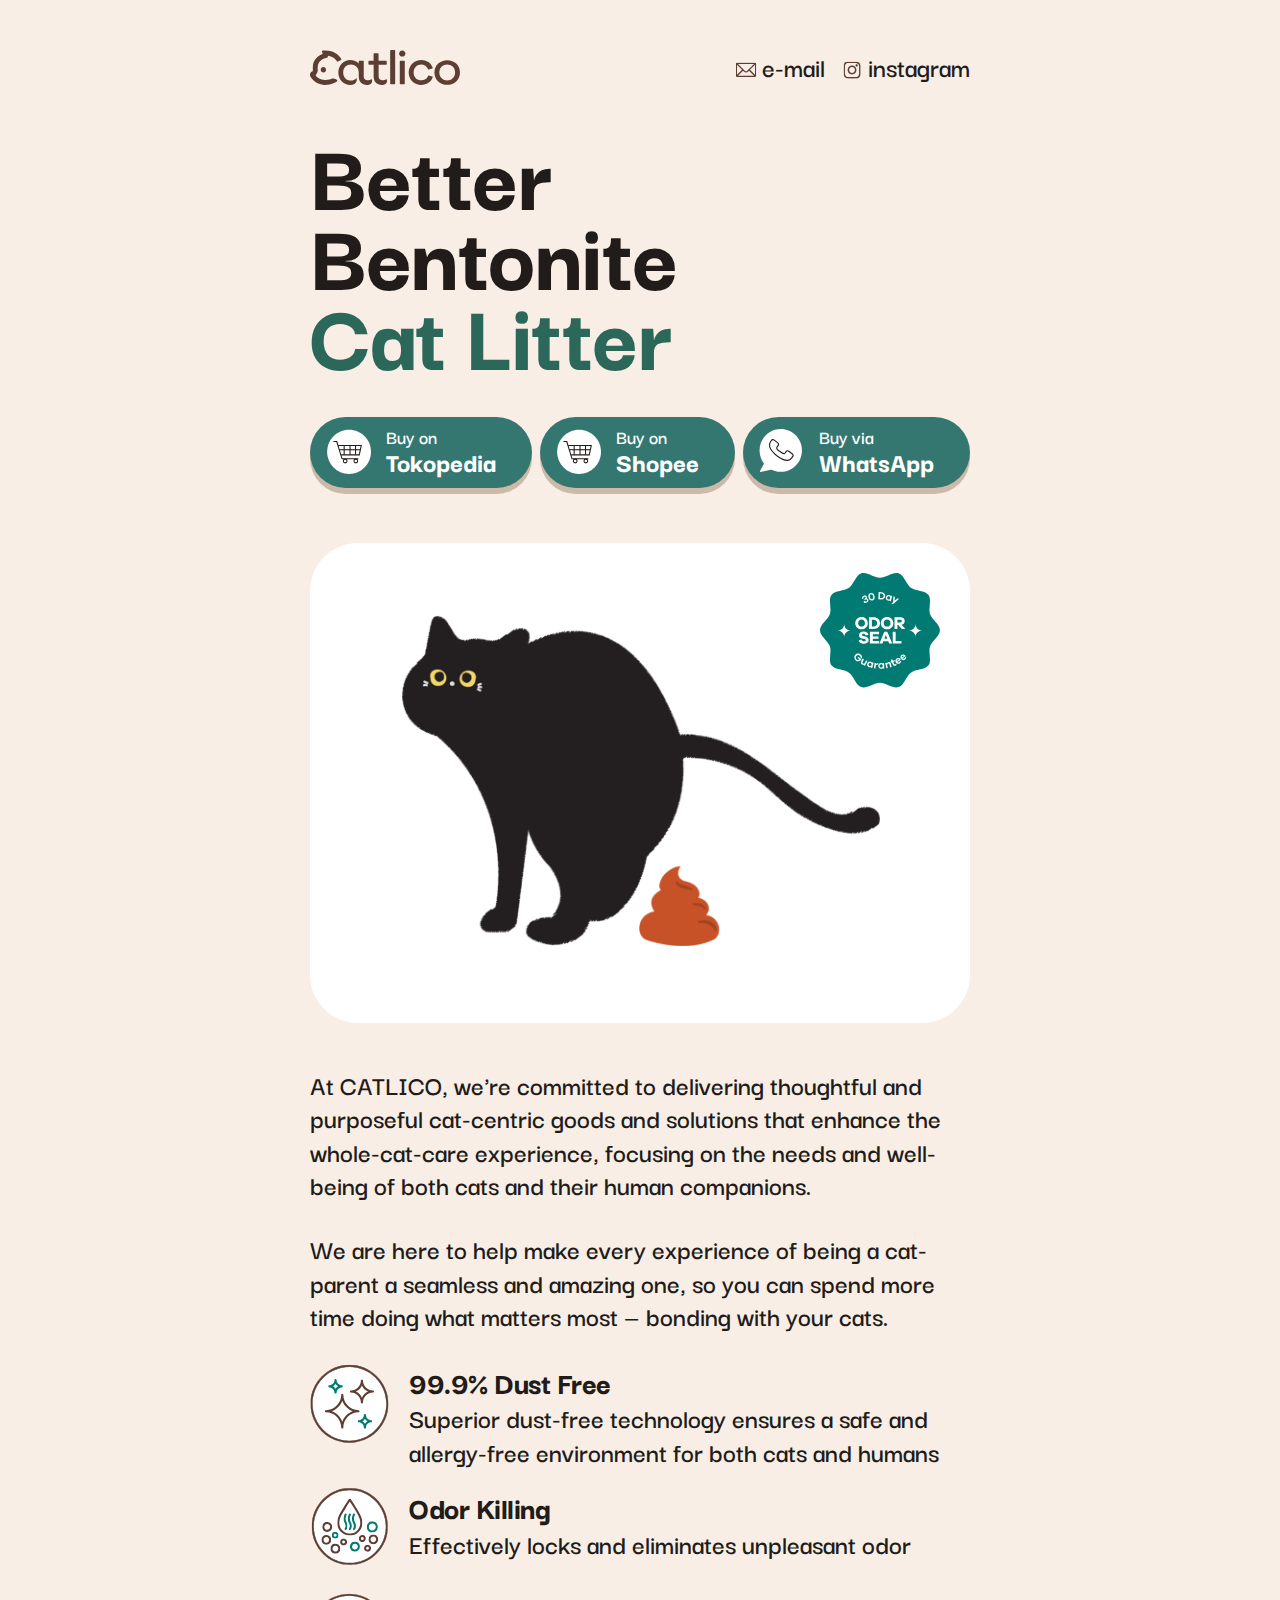
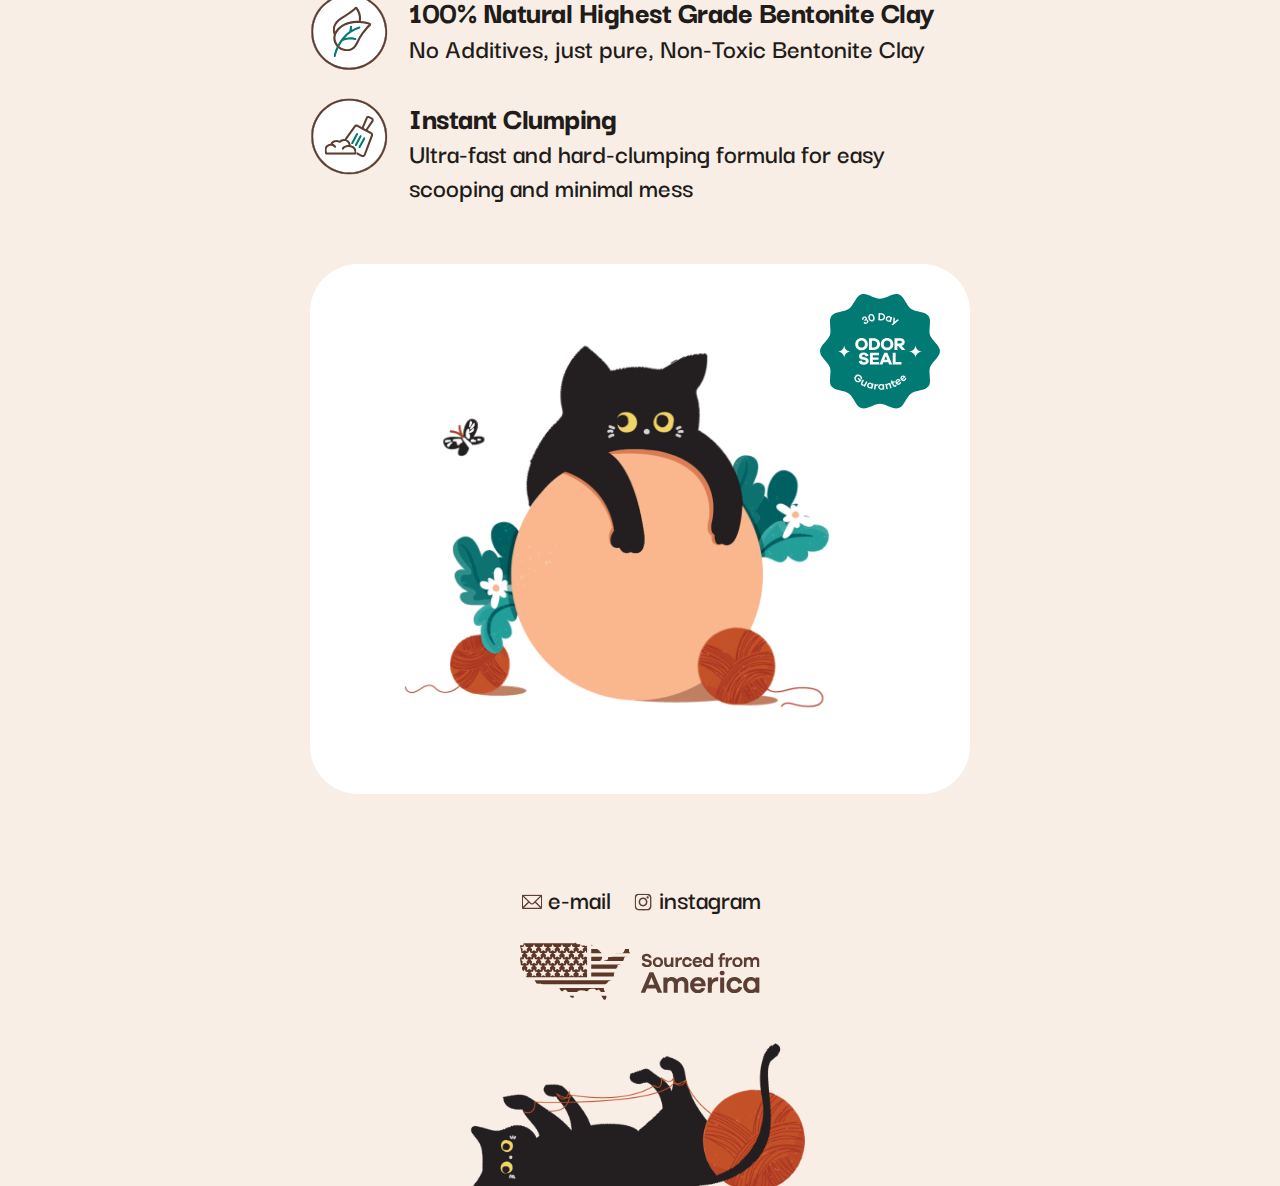
==== index.html @ 5485c5aa "Added paragraph spacing" ====
<!DOCTYPE html>

<html lang="en">

<head>
    <!-- Google tag (gtag.js) -->
  <script async src="https://www.googletagmanager.com/gtag/js?id=G-0GJCE06X45"></script>
  <script>
    window.dataLayer = window.dataLayer || [];
    function gtag(){dataLayer.push(arguments);}
    gtag('js', new Date());

    gtag('config', 'G-0GJCE06X45');
  </script>
  <title>Catlico - Cat-centric goods</title>
  <meta http-equiv="Content-Type" content="text/html; charset=UTF-8">
  <meta name="viewport" content="initial-scale=1.0, minimum-scale=1.0, width=device-width">
  <meta name="description" content="Cat-centric goods designed to improve the wellbeing of cats and their humans.">
  <meta name="keywords" content="cat, cats, pet, pets, litter, goods">
  <meta property="og:title" content="Catlico - Cat-centric goods">
  <meta property="og:type" content="website">
  <meta property="og:url" content="https://www.catli.co">
  <meta property="og:image" content="https://www.catli.co/img/openGraph.png">
  <meta property="og:description" content="Cat-centric goods designed to improve the wellbeing of cats and their humans.">
  <link rel="preconnect" href="https://fonts.googleapis.com">
  <link rel="preconnect" href="https://fonts.gstatic.com" crossorigin>
  <link href="https://fonts.googleapis.com/css2?family=Darker+Grotesque:wght@600;800&display=swap" rel="stylesheet">
  <link rel="stylesheet" href="./css/normalize.css">
  <link rel="stylesheet" href="./css/root.css">
  <link rel="stylesheet" href="./css/main.css">
  <link rel="icon" type="image/png" href="./img/favicon.png">
  <script src="./scripts/jquery-1.2.4.min.js"></script>
  <script>
    $(document).ready(function() {
      const images = ['./img/cat1.png', './img/cat2.png', './img/cat3.png']; 
      let currentIndex = 0;
      function changeImage() {
        currentIndex = (currentIndex + 1) % images.length;
        const imageUrl = images[currentIndex];
        $('#cycle1').attr('src', imageUrl);
      }
        setInterval(changeImage, 1000);
    });
    $(document).ready(function() {
      const images = ['./img/cat4.png', './img/cat5.png', './img/cat6.png', './img/cat7.png']; 
      let currentIndex = 0;
      function changeImage() {
        currentIndex = (currentIndex + 1) % images.length;
        const imageUrl = images[currentIndex];
        $('#cycle2').attr('src', imageUrl);
      }
        setInterval(changeImage, 1000);
    });
  </script>
</head>

<body class="Body">
  <div class="Container">
    <nav class="Nav">
      <div class="Nav-logo"><img src="./img/logo.svg" alt="Catlico logo"/></div>
      <div class="Socials">
        <a class="Socials-item" target="_blank" href="mailto:hello@catli.co">
          <div class="Socials-item-icon"><img src="./img/icon_mail.svg" alt="E-mail icon"/></div>
          <span class="Footer-social-label Socials-item-label--email">e-mail</span>
        </a>
        <a class="Socials-item" href="https://www.instagram.com/cat.li.co/">
          <div class="Socials-item-icon"><img src="./img/icon_instagram.svg" alt="Instagram icon"/></div>
          <span class="Socials-item-label Socials-item-label--instagram">instagram</span>
        </a>
      </div>
    </nav>
    <header class="Header">
      <h1 class="Header-title">
        Better<br/>Bentonite
      </h1>
      <h2 class="Header-title Header-subtitle">
        Cat&nbsp;Litter
      </h2>
    </header>
    <div class="Action">
      <div>
        <a class="Action-button" href="https://www.tokopedia.com/catlico/catlico-better-bentonite-cat-litter-6l-pasir-kucing-gumpal-unscented">
          <div class="Action-button-icon">
            <img src="./img/cta_shopping.svg" alt="Shopping icon"/>
          </div>
          <div class="Action-button-text">
            <p class="Action-button-text-label">Buy on</p>
            <p class="Action-button-text-service">Tokopedia</p>
          </div>
        </a>
      </div>
      <div>
        <a class="Action-button" href="https://shopee.co.id/Catlico-Better-Bentonite-Cat-litter-6L-Pasir-Kucing-Gumpal-Unscented-i.1038262482.20082325306?sp_atk=45fe85f7-1aa0-4f53-aade-0814d25dee18&xptdk=45fe85f7-1aa0-4f53-aade-0814d25dee18">
          <div class="Action-button-icon">
            <img src="./img/cta_shopping.svg" alt="Shopping icon"/>
          </div>
          <div class="Action-button-text">
            <p class="Action-button-text-label">Buy on</p>
            <p class="Action-button-text-service">Shopee</p>
          </div>
        </a>
      </div>
      <div>
        <a class="Action-button" href="https://api.whatsapp.com/message/W2FFWU6ARBRKH1?autoload=1&app_absent=0">
          <div class="Action-button-icon">
            <img src="./img/cta_whatsapp.svg" alt="Whatsapp icon"/>
          </div>
          <div class="Action-button-text">
            <p class="Action-button-text-label">Buy via</p>
            <p class="Action-button-text-service">WhatsApp</p>
          </div>
        </a>
      </div>
    </div>
    <div class="Splash">
      <div class="Splash-seal">
        <img class="Splash-seal-fg" src="./img/seal_fg.svg" alt="Odor Seal Guarantee"/>
        <img class="Splash-seal-bg" src="./img/seal_bg.svg" alt="Odor Seal Guarantee"/>
      </div>
      <img id="cycle1" src="./img/cat1.png" alt="Catlico mascot"/>
    </div>
    <div class="Pitch">
      <p class="Pitch-description">
        At CATLICO, we're committed to delivering thoughtful and purposeful cat-centric goods and solutions that enhance the whole-cat-care experience, focusing on the needs and well-being of both cats and their human companions. 
      </p>
      <p class="Pitch-description">
        We are here to help make every experience of being a cat-parent a seamless and amazing one, so you can spend more time doing what matters most — bonding with your cats.
      </p>
      <ul class="Pitch-items">
        <li class="Pitch-item">
          <div class="Pitch-item-icon">
            <img src="./img/icon_list1.svg" alt="Dust free icon"/>
          </div>
          <div class="Pitch-item-text">
            <p class="Pitch-item-text-title">99.9% Dust Free</p>
            <p class="Pitch-item-text-description">Superior dust-free technology ensures a safe and allergy-free environment for both cats and humans</p>
          </div>
        </li>
        <li class="Pitch-item">
          <div class="Pitch-item-icon">
            <img src="./img/icon_list2.svg" alt="Odor killing icon"/>
          </div>
          <div class="Pitch-item-text">
            <p class="Pitch-item-text-title">Odor Killing</p>
            <p class="Pitch-item-text-description">Effectively locks and eliminates unpleasant odor</p>
          </div>
        </li>
        <li class="Pitch-item">
          <div class="Pitch-item-icon">
            <img src="./img/icon_list3.svg" alt="Natural ingredients icon"/>
          </div>
          <div class="Pitch-item-text">
            <p class="Pitch-item-text-title">100% Natural Highest Grade Bentonite Clay</p>
            <p class="Pitch-item-text-description">No Additives, just pure, Non-Toxic Bentonite Clay</p>
          </div>
        </li>
        <li class="Pitch-item">
          <div class="Pitch-item-icon">
            <img src="./img/icon_list4.svg" alt="Clumping icon"/>
          </div>
          <div class="Pitch-item-text">
            <p class="Pitch-item-text-title">Instant Clumping</p>
            <p class="Pitch-item-text-description">Ultra-fast and hard-clumping formula for easy scooping and minimal mess</p>
          </div>
        </li>
      </ul>
    </div>
    <div class="Splash">
      <div class="Splash-seal">
        <img class="Splash-seal-fg" src="./img/seal_fg.svg" alt="Odor Seal Guarantee"/>
        <img class="Splash-seal-bg" src="./img/seal_bg.svg" alt="Odor Seal Guarantee"/>
      </div>
      <img id="cycle2" src="./img/cat4.png" alt="Catlico mascot"/>
    </div>
  </div>
  <footer class="Footer">
    <div class="Footer-socials">
      <a class="Footer-social" target="_blank" href="mailto:hello@catli.co">
        <div class="Footer-social-icon"><img src="./img/icon_mail.svg" alt="E-mail icon"/></div>
        <span class="Footer-social-label Footer-social-label--email">e-mail</span>
      </a>
      <a class="Footer-social" href="https://www.instagram.com/cat.li.co/">
        <div class="Footer-social-icon"><img src="./img/icon_instagram.svg" alt="Instagram icon"/></div>
        <span class="Footer-social-label Footer-social-label--instagram">instagram</span>
      </a>
    </div>
    <div class="Footer-source">
      <img src="./img/source.svg"/>
    </div>
    <div class="Footer-overlay">
      <img src="./img/foot.png"/>
    </div>
  </footer>
</body>
</html>
---- css/root.css ----
/* --- root */

html {
  font-size: 62.5%;
}

*, *::before, *::after {
  -moz-box-sizing: border-box;
  box-sizing: border-box;
}

img {
  max-width: 100%;
  height: auto;
}

/* --- headings */

h1, h2, h3, h4 {
  margin: 0;
  font-weight: 500;
}

/* --- misc */

a {
  text-decoration: none;
  color: inherit;
}

strong {
  font-weight: 500;
}
---- css/main.css ----
/* --- Body */

.Body {
  position: relative; 
  font-family: 'Darker Grotesque', sans-serif;
  font-size: 2.4rem;
  font-weight: 600;
  line-height: 1.2;
  -webkit-font-smoothing: antialiased;
  background-color: #f8eee5;
  color: #211b19;
}
@media screen and (min-width: 750px) {
  .Body {
    font-size: 2.8rem;
  }
}

/* --- Container */

.Container {
  display: flex;
  flex-direction: column;
  max-width: 35rem;
  padding: 0 1.5rem;
  margin: 0 auto;
}
@media screen and (min-width: 750px) {
  .Container {
    max-width: 50rem;
  }
}
@media screen and (min-width: 1020px) {
  .Container {
    max-width: 69rem;
  }
}

/* --- Main */

.Main {
  display: flex;
  flex-direction: column;
}

/* --- Nav */

.Nav {
  display: flex;
  flex-direction: row;
  justify-content: space-between;
  align-items: center;
  margin: 4.5rem 0 3rem;
}
@media screen and (min-width: 750px) {
  .Nav {
    margin: 5rem 0 4rem; 
  }
}

.Nav-logo {
  max-width: 12rem;
}
@media screen and (min-width: 750px) {
  .Nav-logo {
    max-width: 15rem;
  }
}

.Nav-icons {
  display: flex;
  flex-direction: row;
  align-items: center;
}

.Nav-icon {
  max-width: 3.2rem;
  margin-left: 0.4rem;
  opacity: 0.8;
  transition: opacity 0.15s;
}
@media screen and (min-width: 750px) {
  .Nav-icon {
    max-width: 3.6rem;
    margin-left: 0.6rem;
  }
}
@media screen and (min-width: 1020px) {
  .Nav-icon {
    max-width: 3.9rem;
    margin-left: 0.7rem;
  }
}

/* --- Socials */

.Socials {
  display: none;
  flex-direction: row;
  align-items: center;
  justify-content: center;
}
@media screen and (min-width: 750px) {
  .Socials {
    display: flex;
  }
}

.Socials-item {
  display: flex;
  flex-direction: row;
  align-items: center;
  margin-left: 1.1rem;
}
@media screen and (min-width: 750px) {
  .Socials-item {
    margin-left: 1.5rem;
  }
}

.Socials-item-icon {
  max-width: 2.4rem;
  margin-right: 0.4rem;
  line-height: 1;
}

.Socials-item-label {
  line-height: 1;
  padding-bottom: 1rem;
}

/* --- Header */

.Header {
  margin-bottom: 3.5rem;
  font-size: 6.4rem;
  font-weight: 800;
  line-height: 0.8;
  letter-spacing: -0.15rem;
}
@media screen and (min-width: 750px) {
  .Header {
    font-size: 9rem;
    margin-bottom: 4.5rem;
  }
}

.Header-title {
  font-size: 7.8rem;
  font-weight: 800;
  line-height: 0.8;
  letter-spacing: -0.15rem;
}
@media screen and (min-width: 750px) {
  .Header-title {
    font-size: 10rem;
  }
}

.Header-subtitle {
  color: #2c685a;
}

/* --- Action */

.Action {
  display: flex;
  flex-direction: column;
  margin-bottom: 3.5rem;
}
@media screen and (min-width: 750px) {
  .Action {
    margin-bottom: 4.5rem;
  }
}
@media screen and (min-width: 1020px) {
  .Action {
    flex-direction: row;
    justify-content: space-between;
  }
}

.Action-button {
  display: inline-flex;
  flex-direction: row;
  align-items: center;
  margin-bottom: 1rem;
  padding: 1rem 3.6rem 1rem 1.5rem;
  box-shadow: 0 0.6rem 0 0 #cdb9a8;
  background-color: #347771;
  background-position: 1.5rem center;
  background-size: 20%;
  background-repeat: no-repeat;
  color: #fff;
  border-radius: 99rem;
  transition: transform 0.15s, box-shadow 0.15s, background-color 0.15s;
}
.Action-button:hover {
  transform: translateY(0.3rem);
  box-shadow: 0 0.4rem 0 0 #cdb9a8;
  background-color: #c65128;
}

.Action-button-icon {
  max-width: 4.6rem;
  line-height: 1;
}

.Action-button-text {
  display: flex;
  flex-direction: column;
  align-items: flex-start;
  padding-left: 1.5rem;
  color: #fff;
}

.Action-button-text-label {
  display: block;
  margin: 0;
  font-size: 2rem;
  line-height: 1;
}

.Action-button-text-service {
  display: block;
  margin: 0 0 0.3rem;
  font-size: 2.8rem;
  font-weight: 800;
  line-height: 1;
}

/* --- Splash */

.Splash {
  position: relative;
  padding: 4.5rem;
  background-color: #fff;
  border-radius: 4.8rem;
  margin-bottom: 3.5rem;
}
@media screen and (min-width: 750px) {
  .Splash {
    margin-bottom: 4.5rem;
    padding: 6rem;
  }
}
@media screen and (min-width: 1020px) {
  .Splash {
    padding: 7rem 9rem;
  }
}

.Splash-seal {
  position: absolute;
  max-width: 8rem;
  top: 1.5rem;
  right: 1.5rem;
  z-index:2;
}
@media screen and (min-width: 750px) {
  .Splash-seal {
    max-width: 10rem;
    top: 2rem;
    right: 2rem;
  }
}
@media screen and (min-width: 1020px) {
  .Splash-seal {
    max-width: 12rem;
    top: 3rem;
    right: 3rem;
  }
}

.Splash-seal-bg {
  animation: rotate 16s linear infinite;
  z-index: 0;
}

.Splash-seal-fg {
  position: absolute;
  top: 0;
  left: 0;
  z-index: 1;
}

@keyframes rotate {
  from {
    transform: rotate(0deg);
  }
  to {
    transform: rotate(360deg);
  }
}

/* --- Pitch */

.Pitch {
  display: flex;
  flex-direction: column;
  align-items: center;
  margin-bottom: 4rem;
}

.Pitch-description {
  margin: 0 0 3rem;
}

.Pitch-items {
  display: flex;
  flex-direction: column;
  align-items: flex-start;
  margin: 0;
  padding: 0;
}

.Pitch-item {
  display: flex;
  flex-direction: row;
  align-items: flex-start;
  justify-content: space-between;
  width: 100%;
  margin-bottom: 1.5rem;
}
@media screen and (min-width: 750px) {
  .Pitch-item {
    margin-bottom: 2rem;
  }
}

.Pitch-item-icon {
  flex-basis: 20%;
}
@media screen and (min-width: 750px) {
  .Pitch-item-icon {
    flex-basis: 15%;
  }
}
@media screen and (min-width: 1020px) {
  .Pitch-item-icon {
    flex-basis: 12%;
  }
}

.Pitch-item-icon img {
  width: 100%;
}

.Pitch-item-text {
  flex-basis: 80%;
  padding-left: 2rem;
}
@media screen and (min-width: 750px) {
  .Pitch-item-text {
    flex-basis: 85%;
  }
}
@media screen and (min-width: 1020px) {
  .Pitch-item-text {
    flex-basis: 88%;
  }
}

.Pitch-item-text-title {
  display: block;
  font-size: 2.8rem;
  font-weight: 800;
  letter-spacing: -0.05rem;
  margin: 0;
}
@media screen and (min-width: 750px) {
  .Pitch-item-text-title {
    font-size: 3.2rem;
  }
}

.Pitch-item-text-description {
  display: block;
  line-height: 1.2;
  margin: 0;
}

/* --- Footer */

.Footer {
  position: relative;
  display: flex;
  flex-direction: column;
  padding-top: 3.5rem;
  padding-bottom: 13rem;
  overflow: clip;
}
@media screen and (min-width: 750px) {
  .Footer {
    padding-top: 4.5rem;
    padding-bottom: 18rem;
  }
}

.Footer-socials {
  display: flex;
  flex-direction: row;
  align-items: center;
  justify-content: center;
  margin-bottom: 2rem;
}

.Footer-social {
  display: flex;
  flex-direction: row;
  align-items: center;
  margin: 0 1rem;
}

.Footer-social-icon {
  max-width: 2.4rem;
  margin-right: 0.4rem;
  line-height: 1;
}

.Footer-social-label {
  line-height: 1;
  padding-bottom: 1rem;
}

.Footer-source {
  margin: 0 auto;
  max-width: 18rem;
}
@media screen and (min-width: 750px) {
  .Footer-source {
    max-width: 24rem;
  }
}

.Footer-overlay {
  position: absolute;
  left: 0;
  right: 0;
  max-width: 34rem;
  margin: 0 auto;
  transform: translateY(9rem);
}
@media screen and (min-width: 750px) {
  .Footer-overlay {
    max-width: 40rem;
    transform: translateY(13.5rem);
  }
}
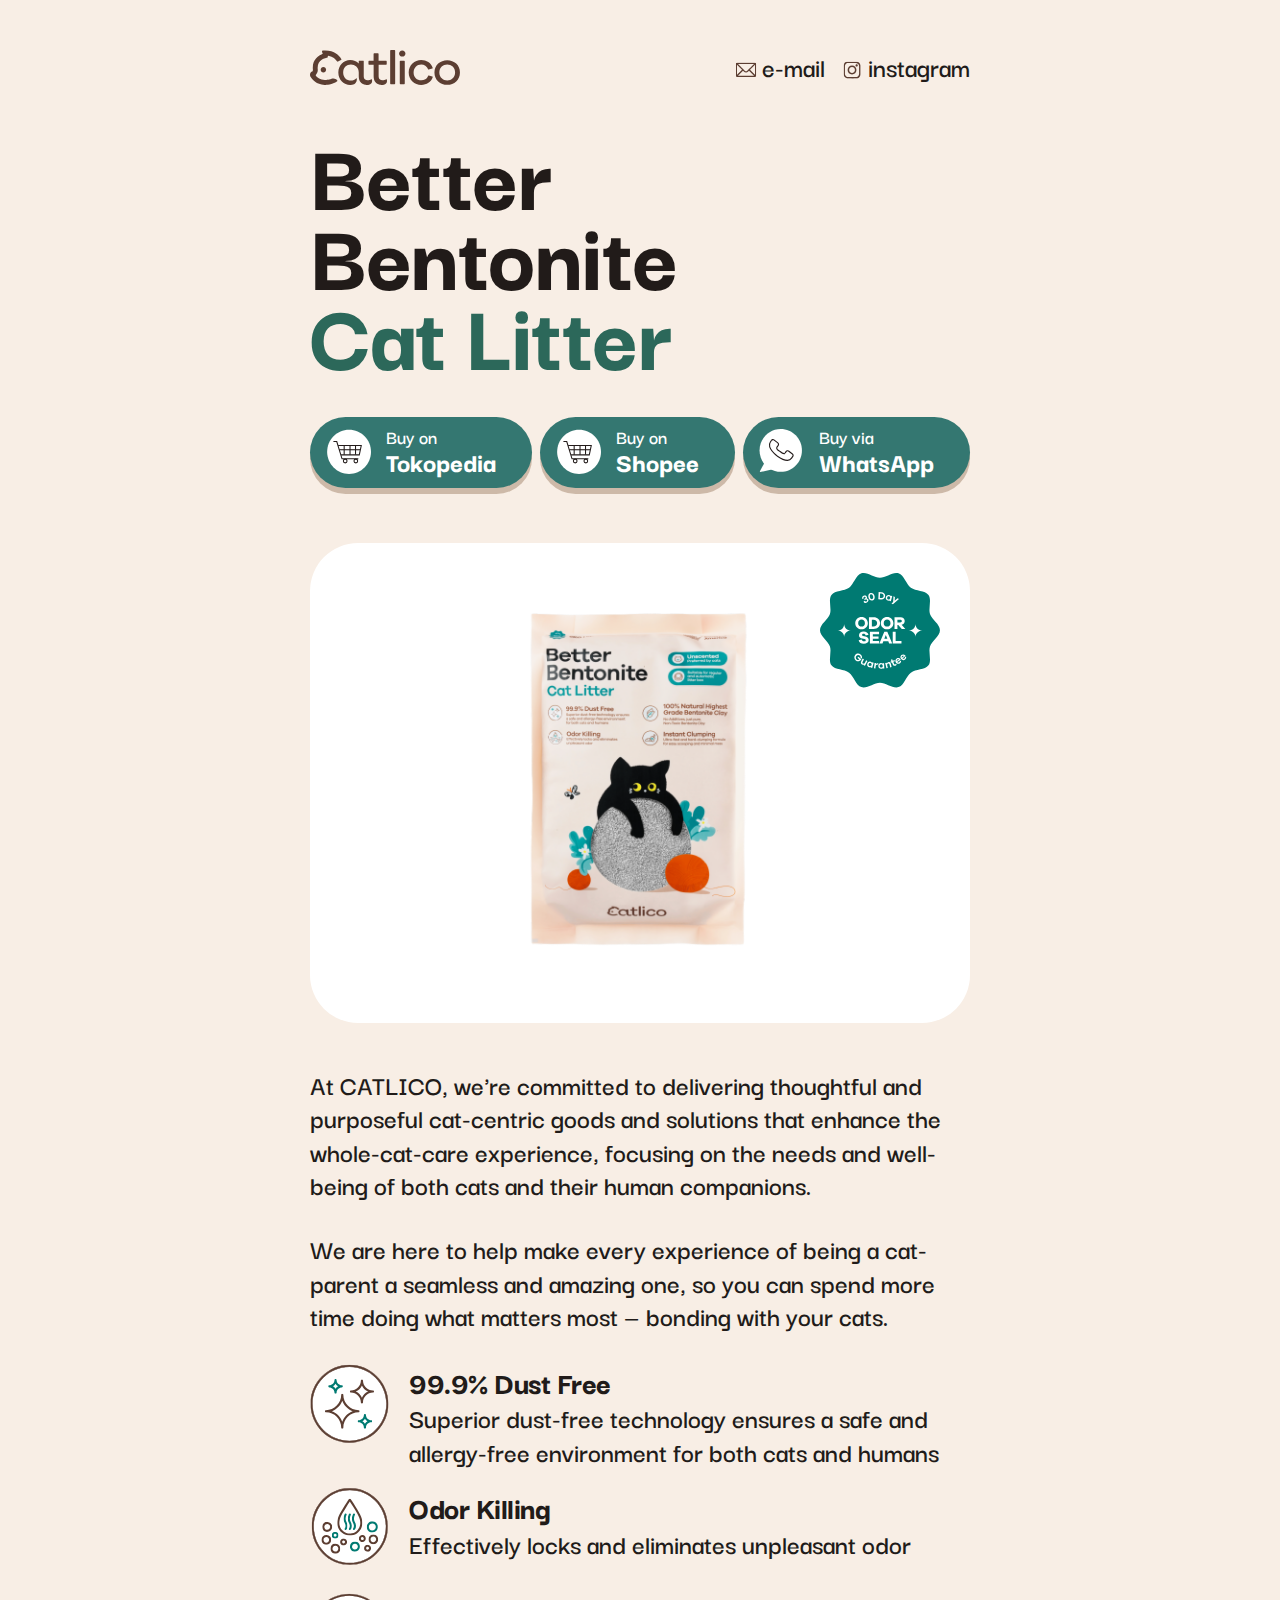
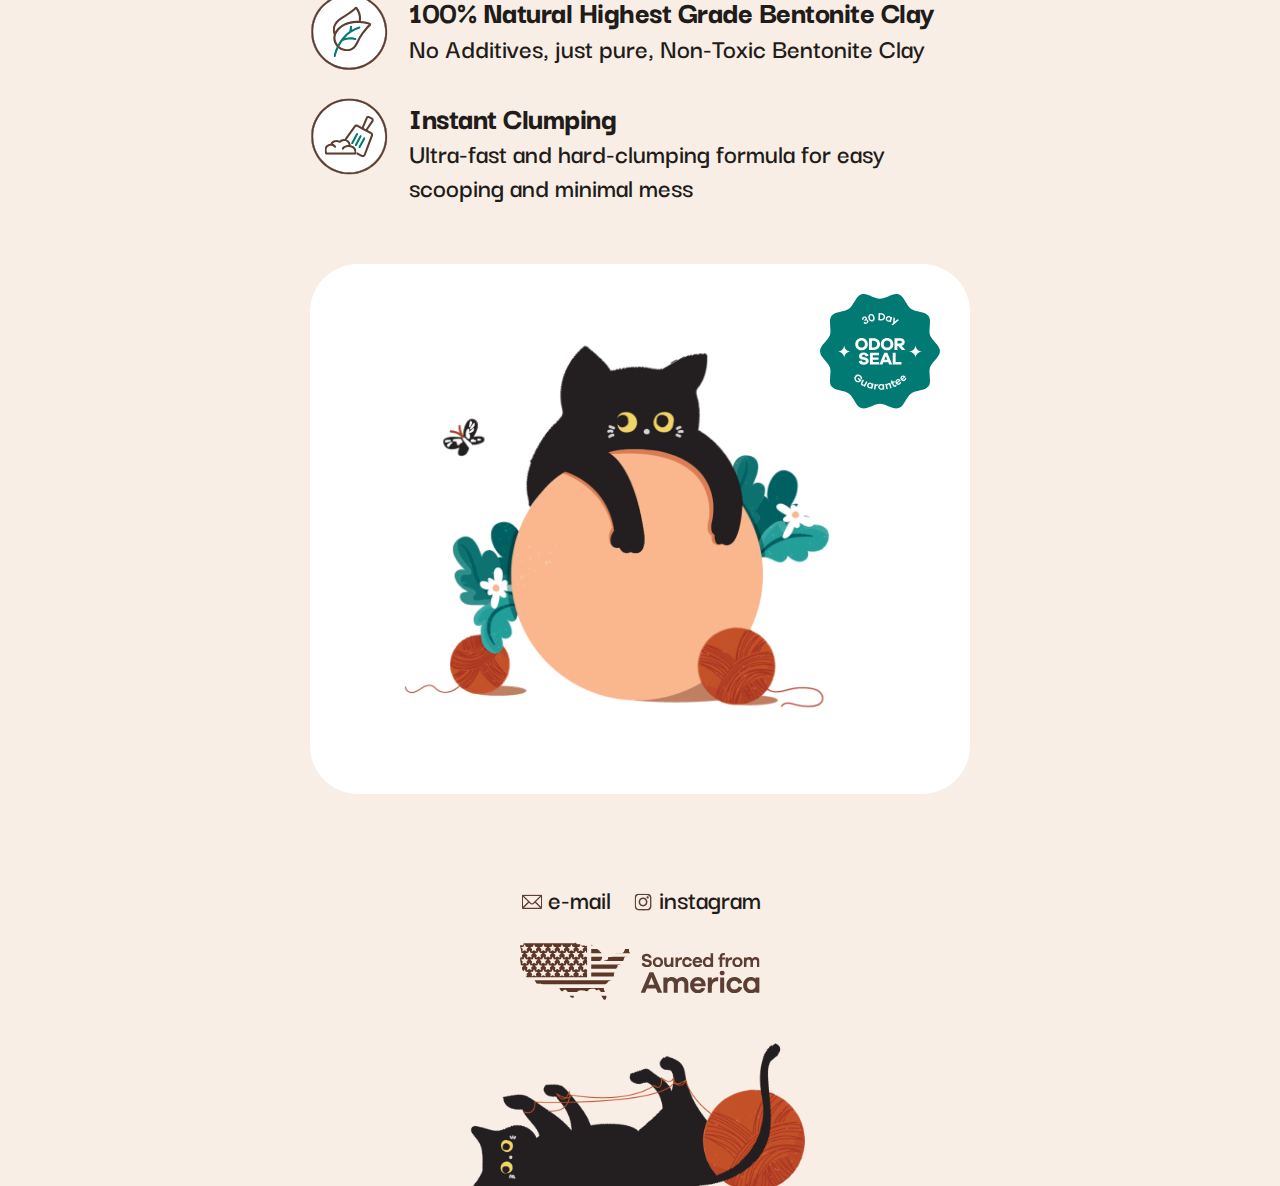
==== commit d9b7f849: "changed order of image cycle" ====
--- a/index.html
+++ b/index.html
@@ -32,7 +32,7 @@
   <script src="./scripts/jquery-1.2.4.min.js"></script>
   <script>
     $(document).ready(function() {
-      const images = ['./img/cat1.png', './img/cat2.png', './img/cat3.png']; 
+      const images = ['./img/cat2.png','./img/cat1.png', './img/cat3.png', './img/bag.png']; 
       let currentIndex = 0;
       function changeImage() {
         currentIndex = (currentIndex + 1) % images.length;
@@ -117,7 +117,7 @@
         <img class="Splash-seal-fg" src="./img/seal_fg.svg" alt="Odor Seal Guarantee"/>
         <img class="Splash-seal-bg" src="./img/seal_bg.svg" alt="Odor Seal Guarantee"/>
       </div>
-      <img id="cycle1" src="./img/cat1.png" alt="Catlico mascot"/>
+      <img id="cycle1" src="./img/bag.png" alt="Better Bentonite Cat Litter bag"/>
     </div>
     <div class="Pitch">
       <p class="Pitch-description">
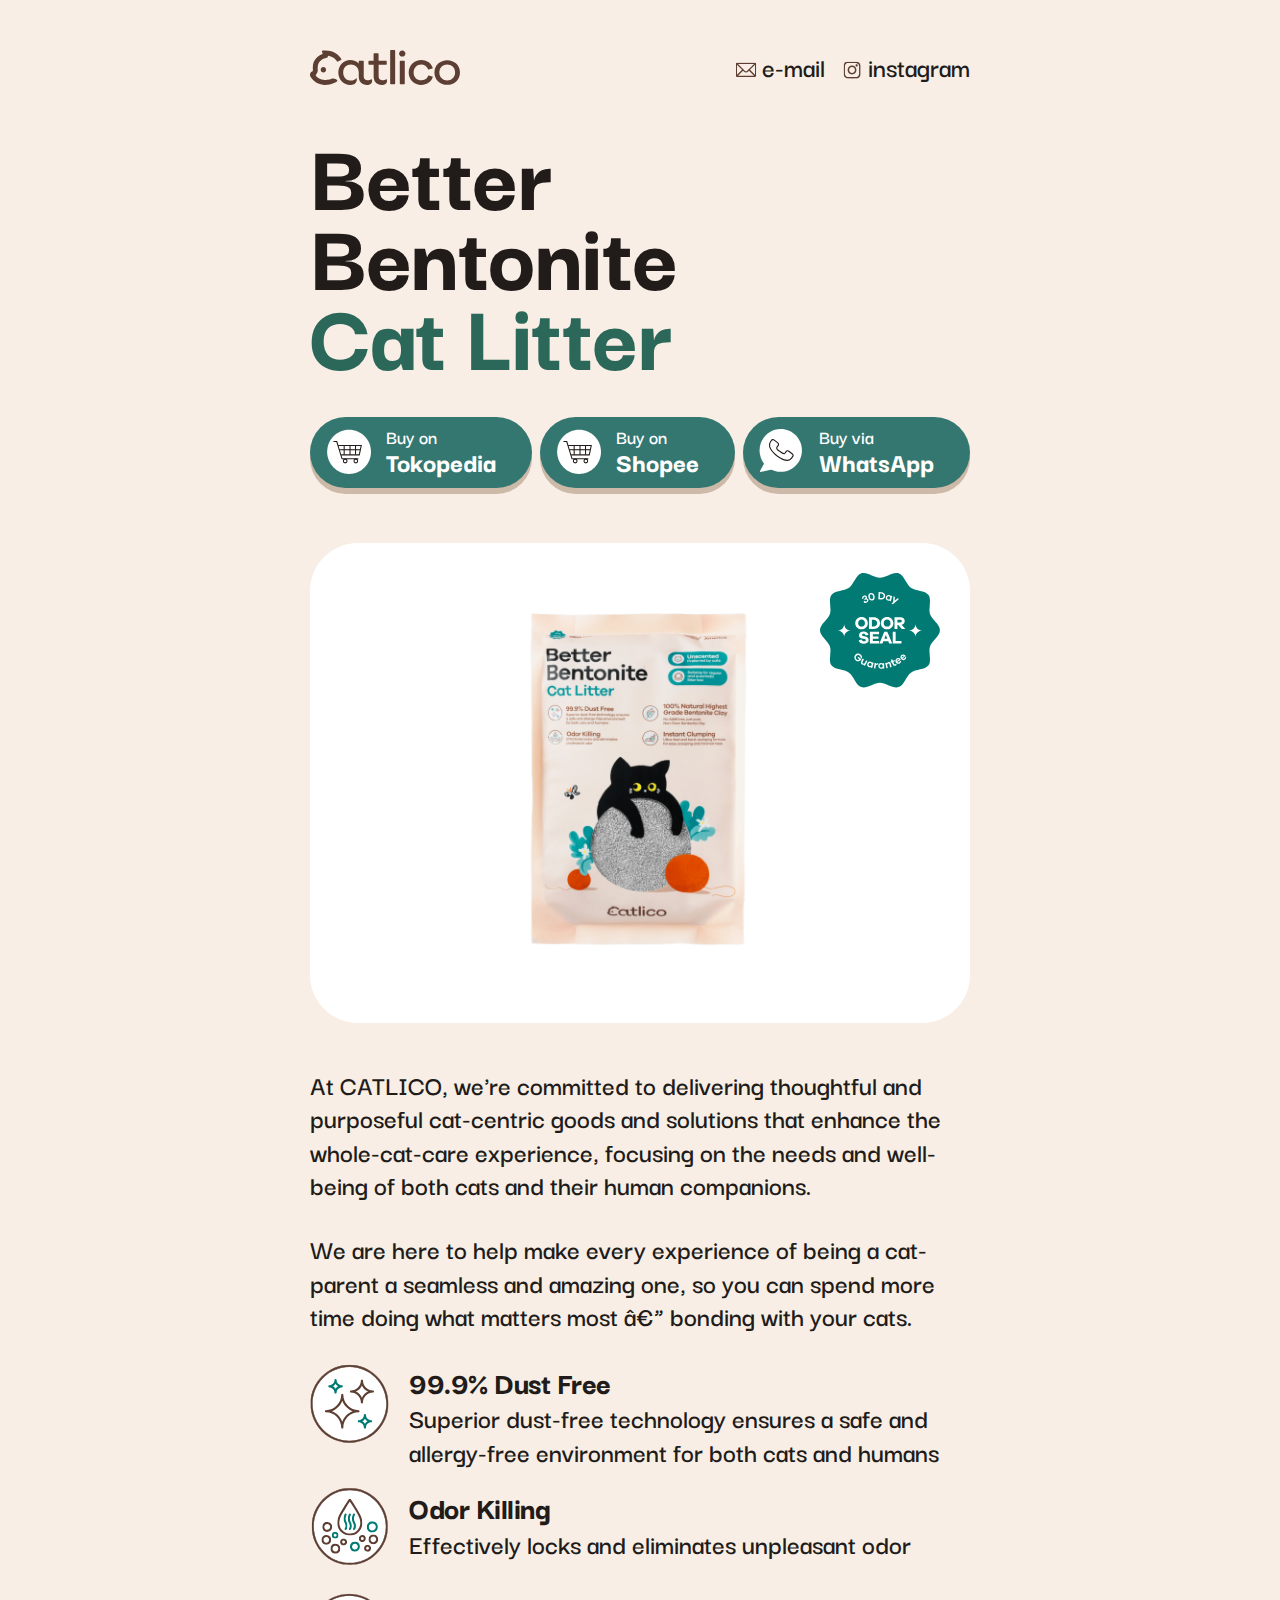
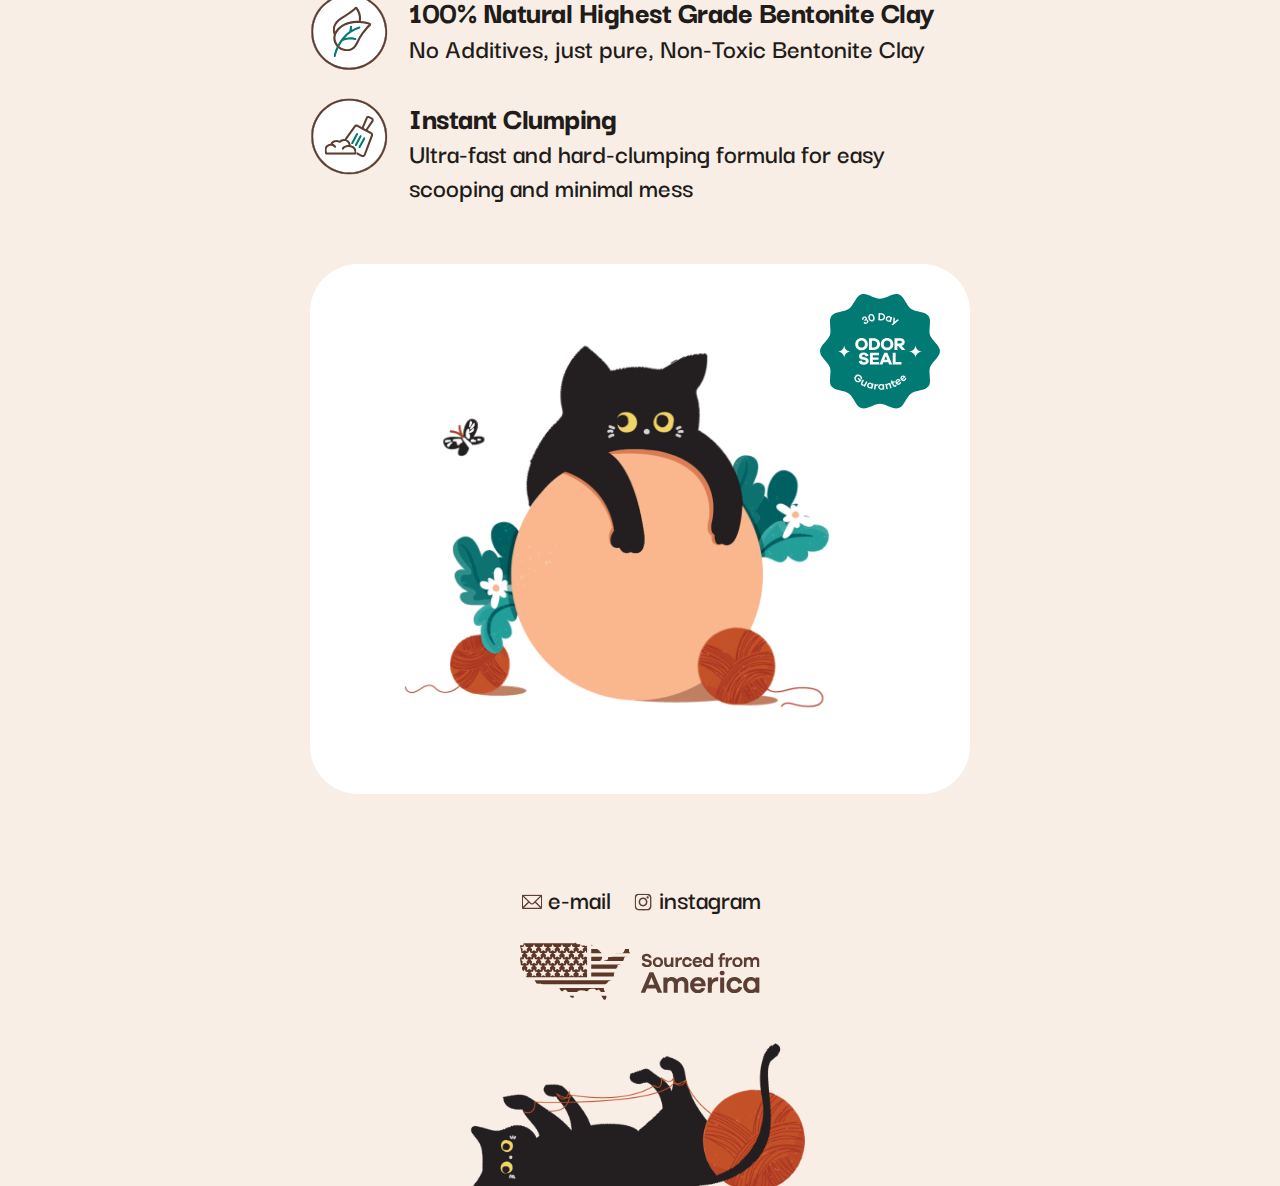
==== commit fe241635: "added meta pixel" ====
--- a/index.html
+++ b/index.html
@@ -12,16 +12,26 @@
 
     gtag('config', 'G-0GJCE06X45');
   </script>
+    <!-- Google Tag Manager -->
+  <script>(function(w,d,s,l,i){w[l]=w[l]||[];w[l].push({'gtm.start':
+  new Date().getTime(),event:'gtm.js'});var f=d.getElementsByTagName(s)[0],
+  j=d.createElement(s),dl=l!='dataLayer'?'&l='+l:'';j.async=true;j.src=
+  'https://www.googletagmanager.com/gtm.js?id='+i+dl;f.parentNode.insertBefore(j,f);
+  })(window,document,'script','dataLayer','GTM-5H3RN9K9');</script>
+  <!-- End Google Tag Manager -->
+  <!-- Facebook Pixel Code -->
+  <script>!function(f,b,e,v,n,t,s){if(f.fbq)return;n=f.fbq=function(){n.callMethod?n.callMethod.apply(n,arguments):n.queue.push(arguments)};if(!f._fbq)f._fbq=n;n.push=n;n.loaded=!0;n.version='2.0';n.queue=[];t=b.createElement(e);t.async=!0;t.src=v;s=b.getElementsByTagName(e)[0];s.parentNode.insertBefore(t,s)}(window,document,'script','https://connect.facebook.net/en_US/fbevents.js'); fbq('init', '244173318753642'); fbq('track', 'PageView');</script><noscript> <img height="1" width="1" src="https://www.facebook.com/tr?id=244173318753642&ev=PageView&noscript=1"/></noscript>
+  <!-- End Facebook Pixel Code -->
   <title>Catlico - Cat-centric goods</title>
   <meta http-equiv="Content-Type" content="text/html; charset=UTF-8">
   <meta name="viewport" content="initial-scale=1.0, minimum-scale=1.0, width=device-width">
-  <meta name="description" content="Cat-centric goods designed to improve the wellbeing of cats and their humans.">
+  <meta name="description" content="Cats are family and deserve the very best in life. That's why Catlico creates cat-centric goods—designed to improve the wellbeing of cats and their humans.">
   <meta name="keywords" content="cat, cats, pet, pets, litter, goods">
   <meta property="og:title" content="Catlico - Cat-centric goods">
   <meta property="og:type" content="website">
   <meta property="og:url" content="https://www.catli.co">
   <meta property="og:image" content="https://www.catli.co/img/openGraph.png">
-  <meta property="og:description" content="Cat-centric goods designed to improve the wellbeing of cats and their humans.">
+  <meta property="og:description" content="Cats are family and deserve the very best in life. That's why Catlico creates cat-centric goods—designed to improve the wellbeing of cats and their humans.">
   <link rel="preconnect" href="https://fonts.googleapis.com">
   <link rel="preconnect" href="https://fonts.gstatic.com" crossorigin>
   <link href="https://fonts.googleapis.com/css2?family=Darker+Grotesque:wght@600;800&display=swap" rel="stylesheet">
@@ -32,7 +42,7 @@
   <script src="./scripts/jquery-1.2.4.min.js"></script>
   <script>
     $(document).ready(function() {
-      const images = ['./img/cat2.png','./img/cat1.png', './img/cat3.png', './img/bag.png']; 
+      const images = ['./img/bag.png','./img/cat1.png', './img/cat3.png', './img/cat2.png']; 
       let currentIndex = 0;
       function changeImage() {
         currentIndex = (currentIndex + 1) % images.length;
@@ -55,6 +65,10 @@
 </head>
 
 <body class="Body">
+  <!-- Google Tag Manager (noscript) -->
+  <noscript><iframe src="https://www.googletagmanager.com/ns.html?id=GTM-5H3RN9K9"
+  height="0" width="0" style="display:none;visibility:hidden"></iframe></noscript>
+  <!-- End Google Tag Manager (noscript) -->
   <div class="Container">
     <nav class="Nav">
       <div class="Nav-logo"><img src="./img/logo.svg" alt="Catlico logo"/></div>
@@ -78,7 +92,7 @@
       </h2>
     </header>
     <div class="Action">
-      <div>
+      <div id="Tokopedia-button">
         <a class="Action-button" href="https://www.tokopedia.com/catlico/catlico-better-bentonite-cat-litter-6l-pasir-kucing-gumpal-unscented">
           <div class="Action-button-icon">
             <img src="./img/cta_shopping.svg" alt="Shopping icon"/>
@@ -89,7 +103,7 @@
           </div>
         </a>
       </div>
-      <div>
+      <div id="Shopee-button">
         <a class="Action-button" href="https://shopee.co.id/Catlico-Better-Bentonite-Cat-litter-6L-Pasir-Kucing-Gumpal-Unscented-i.1038262482.20082325306?sp_atk=45fe85f7-1aa0-4f53-aade-0814d25dee18&xptdk=45fe85f7-1aa0-4f53-aade-0814d25dee18">
           <div class="Action-button-icon">
             <img src="./img/cta_shopping.svg" alt="Shopping icon"/>
@@ -100,7 +114,7 @@
           </div>
         </a>
       </div>
-      <div>
+      <div id="WA-button">
         <a class="Action-button" href="https://api.whatsapp.com/message/W2FFWU6ARBRKH1?autoload=1&app_absent=0">
           <div class="Action-button-icon">
             <img src="./img/cta_whatsapp.svg" alt="Whatsapp icon"/>
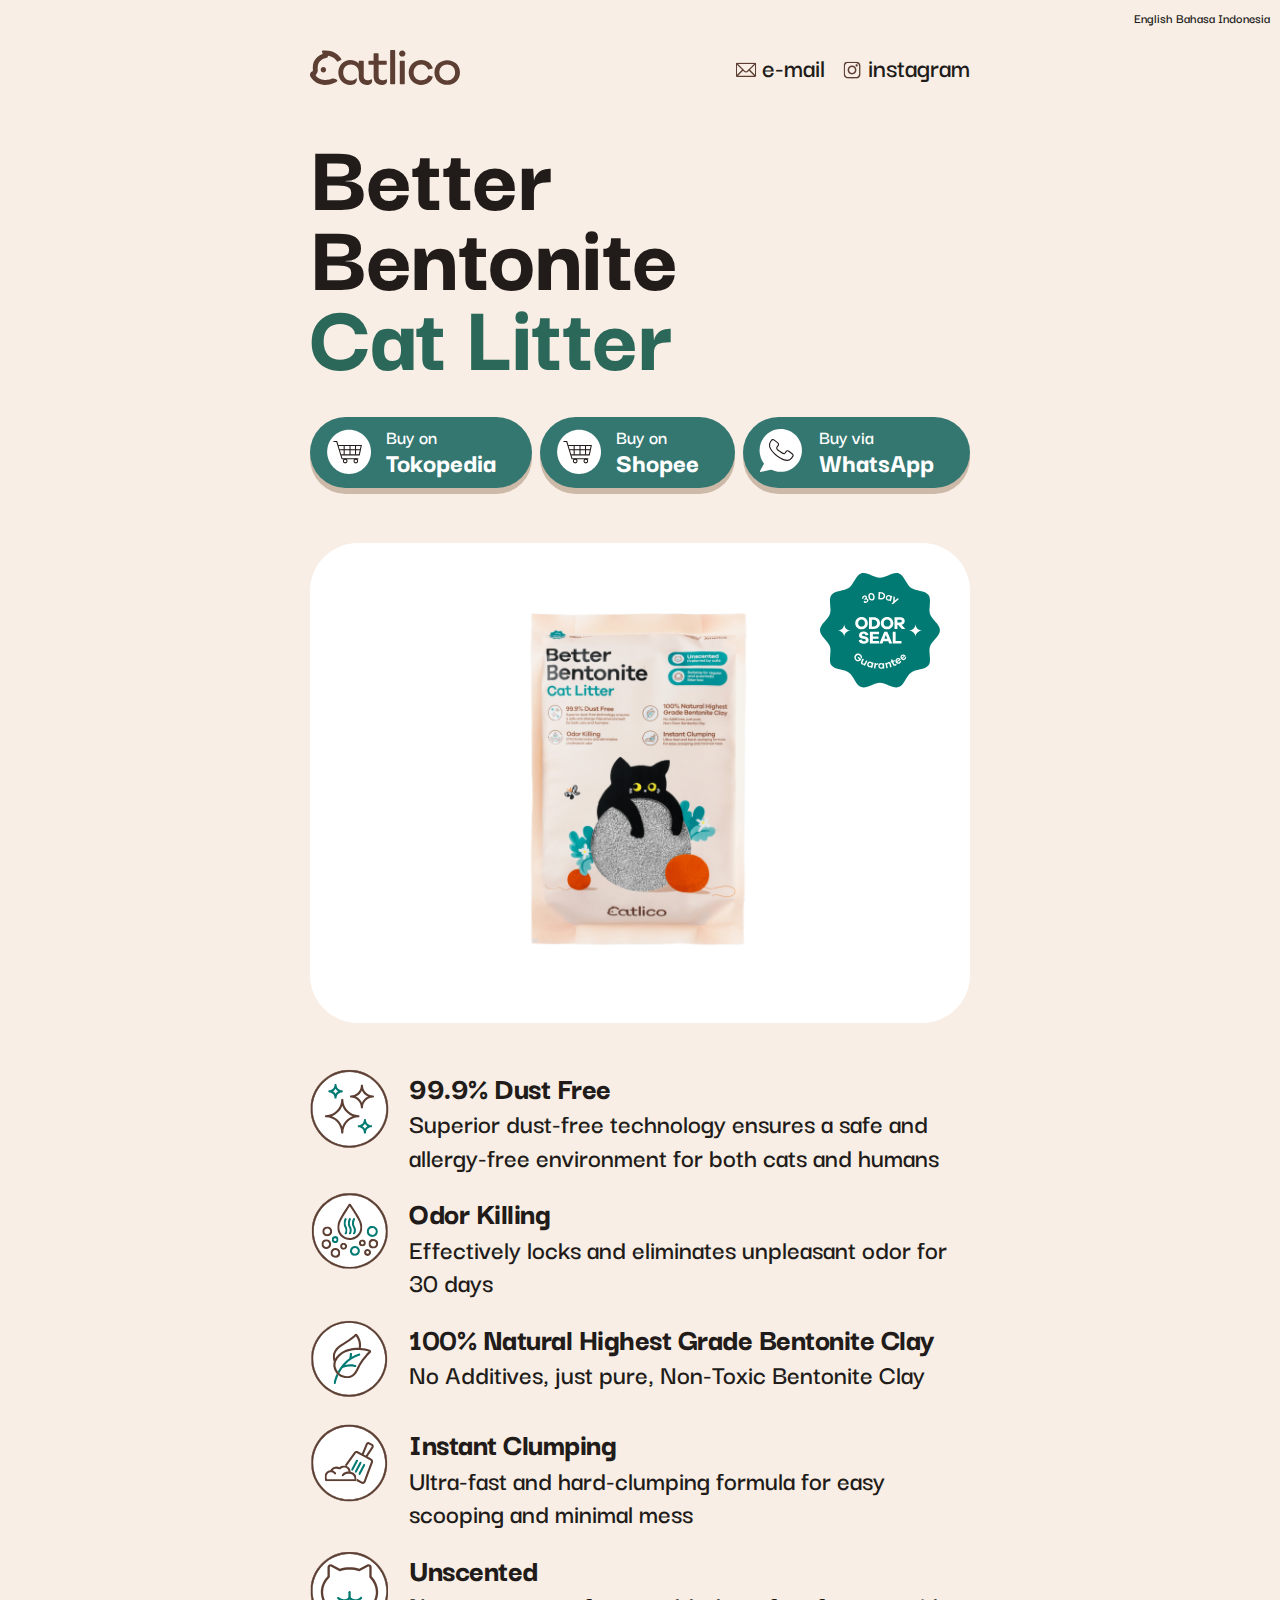
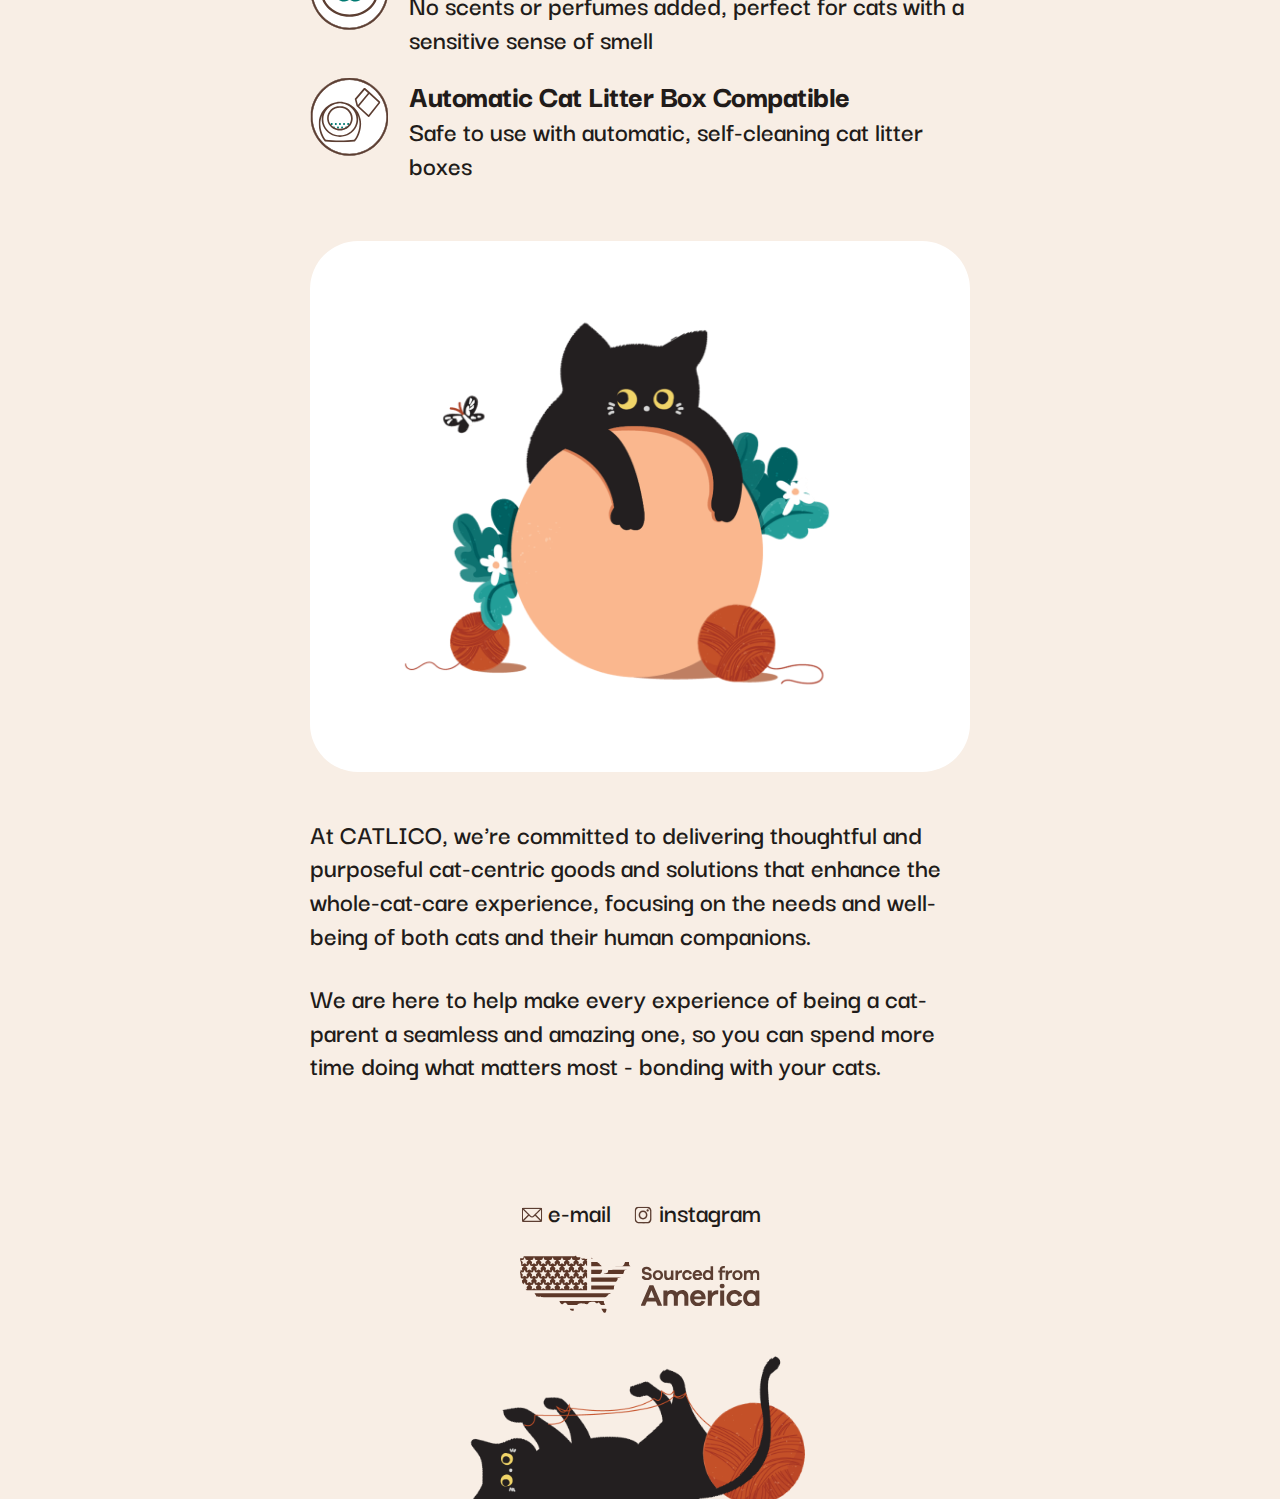
==== commit a5e1dedb: "facebook domain verification, images" ====
--- a/index.html
+++ b/index.html
@@ -32,6 +32,9 @@
   <meta property="og:url" content="https://www.catli.co">
   <meta property="og:image" content="https://www.catli.co/img/openGraph.png">
   <meta property="og:description" content="Cats are family and deserve the very best in life. That's why Catlico creates cat-centric goods—designed to improve the wellbeing of cats and their humans.">
+  <meta name="facebook-domain-verification" content="bv6viv22aoyk1qeyg448g7it6yekp6" />
+  <link rel="alternate" hreflang="en" href="https://www.catli.co/">
+  <link rel="alternate" hreflang="id" href="https://www.catli.co/id/">
   <link rel="preconnect" href="https://fonts.googleapis.com">
   <link rel="preconnect" href="https://fonts.gstatic.com" crossorigin>
   <link href="https://fonts.googleapis.com/css2?family=Darker+Grotesque:wght@600;800&display=swap" rel="stylesheet">
@@ -42,7 +45,7 @@
   <script src="./scripts/jquery-1.2.4.min.js"></script>
   <script>
     $(document).ready(function() {
-      const images = ['./img/bag.png','./img/cat1.png', './img/cat3.png', './img/cat2.png']; 
+      const images = ['./img/bag.png']; 
       let currentIndex = 0;
       function changeImage() {
         currentIndex = (currentIndex + 1) % images.length;
@@ -52,7 +55,7 @@
         setInterval(changeImage, 1000);
     });
     $(document).ready(function() {
-      const images = ['./img/cat4.png', './img/cat5.png', './img/cat6.png', './img/cat7.png']; 
+      const images = ['./img/cat4.png', './img/cat5.png', './img/cat6.png', './img/cat7.png','./img/cat1.png', './img/cat3.png', './img/cat2.png']; 
       let currentIndex = 0;
       function changeImage() {
         currentIndex = (currentIndex + 1) % images.length;
@@ -82,6 +85,10 @@
           <span class="Socials-item-label Socials-item-label--instagram">instagram</span>
         </a>
       </div>
+      <div class="language-switcher">
+       <a href="https://www.catli.co/" hreflang="en">English</a>
+       <a href="https://www.catli.co/id/" hreflang="id">Bahasa Indonesia</a>
+     </div>
     </nav>
     <header class="Header">
       <h1 class="Header-title">
@@ -134,57 +141,73 @@
       <img id="cycle1" src="./img/bag.png" alt="Better Bentonite Cat Litter bag"/>
     </div>
     <div class="Pitch">
+      <ul class="Pitch-items">
+        <li class="Pitch-item">
+          <div class="Pitch-item-icon">
+            <img src="./img/icon_list1.svg" alt="Dust free icon"/>
+          </div>
+          <div class="Pitch-item-text">
+            <p class="Pitch-item-text-title">99.9% Dust Free</p>
+            <p class="Pitch-item-text-description">Superior dust-free technology ensures a safe and allergy-free environment for both cats and humans</p>
+          </div>
+        </li>
+        <li class="Pitch-item">
+          <div class="Pitch-item-icon">
+            <img src="./img/icon_list2.svg" alt="Odor killing icon"/>
+          </div>
+          <div class="Pitch-item-text">
+            <p class="Pitch-item-text-title">Odor Killing</p>
+            <p class="Pitch-item-text-description">Effectively locks and eliminates unpleasant odor for 30 days</p>
+          </div>
+        </li>
+        <li class="Pitch-item">
+          <div class="Pitch-item-icon">
+            <img src="./img/icon_list3.svg" alt="Natural ingredients icon"/>
+          </div>
+          <div class="Pitch-item-text">
+            <p class="Pitch-item-text-title">100% Natural Highest Grade Bentonite Clay</p>
+            <p class="Pitch-item-text-description">No Additives, just pure, Non-Toxic Bentonite Clay</p>
+          </div>
+        </li>
+        <li class="Pitch-item">
+          <div class="Pitch-item-icon">
+            <img src="./img/icon_list4.svg" alt="Clumping icon"/>
+          </div>
+          <div class="Pitch-item-text">
+            <p class="Pitch-item-text-title">Instant Clumping</p>
+            <p class="Pitch-item-text-description">Ultra-fast and hard-clumping formula for easy scooping and minimal mess</p>
+          </div>
+        </li>
+        <li class="Pitch-item">
+          <div class="Pitch-item-icon">
+            <img src="./img/icon_list6.svg" alt="Unscented icon"/>
+          </div>
+          <div class="Pitch-item-text">
+            <p class="Pitch-item-text-title">Unscented</p>
+            <p class="Pitch-item-text-description">No scents or perfumes added, perfect for cats with a sensitive sense of smell</p>
+          </div>
+        </li>
+        <li class="Pitch-item">
+          <div class="Pitch-item-icon">
+            <img src="./img/icon_list5.svg" alt="Automatic cat litter box icon"/>
+          </div>
+          <div class="Pitch-item-text">
+            <p class="Pitch-item-text-title">Automatic Cat Litter Box Compatible</p>
+            <p class="Pitch-item-text-description">Safe to use with automatic, self-cleaning cat litter boxes</p>
+          </div>
+        </li>
+      </ul>
+    </div>
+    <div class="Splash">
+      <img id="cycle2" src="./img/cat4.png" alt="Catlico mascot"/>
+    </div>
+    <div class="Pitch">
       <p class="Pitch-description">
         At CATLICO, we're committed to delivering thoughtful and purposeful cat-centric goods and solutions that enhance the whole-cat-care experience, focusing on the needs and well-being of both cats and their human companions. 
       </p>
       <p class="Pitch-description">
-        We are here to help make every experience of being a cat-parent a seamless and amazing one, so you can spend more time doing what matters most — bonding with your cats.
+        We are here to help make every experience of being a cat-parent a seamless and amazing one, so you can spend more time doing what matters most - bonding with your cats.
       </p>
-      <ul class="Pitch-items">
-        <li class="Pitch-item">
-          <div class="Pitch-item-icon">
-            <img src="./img/icon_list1.svg" alt="Dust free icon"/>
-          </div>
-          <div class="Pitch-item-text">
-            <p class="Pitch-item-text-title">99.9% Dust Free</p>
-            <p class="Pitch-item-text-description">Superior dust-free technology ensures a safe and allergy-free environment for both cats and humans</p>
-          </div>
-        </li>
-        <li class="Pitch-item">
-          <div class="Pitch-item-icon">
-            <img src="./img/icon_list2.svg" alt="Odor killing icon"/>
-          </div>
-          <div class="Pitch-item-text">
-            <p class="Pitch-item-text-title">Odor Killing</p>
-            <p class="Pitch-item-text-description">Effectively locks and eliminates unpleasant odor</p>
-          </div>
-        </li>
-        <li class="Pitch-item">
-          <div class="Pitch-item-icon">
-            <img src="./img/icon_list3.svg" alt="Natural ingredients icon"/>
-          </div>
-          <div class="Pitch-item-text">
-            <p class="Pitch-item-text-title">100% Natural Highest Grade Bentonite Clay</p>
-            <p class="Pitch-item-text-description">No Additives, just pure, Non-Toxic Bentonite Clay</p>
-          </div>
-        </li>
-        <li class="Pitch-item">
-          <div class="Pitch-item-icon">
-            <img src="./img/icon_list4.svg" alt="Clumping icon"/>
-          </div>
-          <div class="Pitch-item-text">
-            <p class="Pitch-item-text-title">Instant Clumping</p>
-            <p class="Pitch-item-text-description">Ultra-fast and hard-clumping formula for easy scooping and minimal mess</p>
-          </div>
-        </li>
-      </ul>
-    </div>
-    <div class="Splash">
-      <div class="Splash-seal">
-        <img class="Splash-seal-fg" src="./img/seal_fg.svg" alt="Odor Seal Guarantee"/>
-        <img class="Splash-seal-bg" src="./img/seal_bg.svg" alt="Odor Seal Guarantee"/>
-      </div>
-      <img id="cycle2" src="./img/cat4.png" alt="Catlico mascot"/>
     </div>
   </div>
   <footer class="Footer">
--- a/css/main.css
+++ b/css/main.css
@@ -157,6 +157,39 @@
   }
 }
 
+.Header-ads{
+  margin-bottom: 3rem;
+  font-size: 4.5rem;
+  font-weight: 800;
+  line-height: 0.8;
+  letter-spacing: -0.15rem;
+  mark{
+    background-color: #f1d568;
+  }
+  em{
+    font-style: normal;
+    color: #2c685a;
+  }
+}
+@media screen and (min-width: 750px) {
+  .Header-ads {
+    font-size: 7rem;
+    margin-bottom: 4.5rem;
+  }
+}
+
+.Header-ads-sub{
+  font-size: 3rem;
+  font-weight: 800;
+  line-height: 0.8;
+  letter-spacing: -0.15rem;
+}
+@media screen and (min-width: 750px) {
+  .Header-ads-sub {
+    font-size: 4rem;
+  }
+}
+
 .Header-subtitle {
   color: #2c685a;
 }
@@ -167,16 +200,29 @@
   display: flex;
   flex-direction: column;
   margin-bottom: 3.5rem;
+  .center{
+    align-items: center;
+    justify-content: center;
+  }
 }
 @media screen and (min-width: 750px) {
   .Action {
     margin-bottom: 4.5rem;
+  }
+
+  .Action.center{
+    align-items: center;
+    justify-content: center;
   }
 }
 @media screen and (min-width: 1020px) {
   .Action {
     flex-direction: row;
     justify-content: space-between;
+  }
+  .Action.center{
+    align-items: center;
+    justify-content: center;
   }
 }
 
@@ -201,6 +247,15 @@
   background-color: #c65128;
 }
 
+.Action-button.Reverse{
+  background-color: #c65128;
+}
+.Action-button.Reverse:hover{
+  transform: translateY(0.3rem);
+  box-shadow: 0 0.4rem 0 0 #cdb9a8;
+  background-color: #347771; 
+}
+
 .Action-button-icon {
   max-width: 4.6rem;
   line-height: 1;
@@ -250,6 +305,21 @@
   }
 }
 
+.Splash.Ads{
+  padding: 1.8rem;
+}
+
+.Splash.Ads img{
+  border-radius: 4.8rem;
+}
+
+.Splash.Testimonial{
+  padding: 2.3rem;
+}
+
+.Splash.Testimonial img{
+}
+
 .Splash-seal {
   position: absolute;
   max-width: 8rem;
@@ -269,6 +339,28 @@
     max-width: 12rem;
     top: 3rem;
     right: 3rem;
+  }
+}
+
+.Splash-seal-left {
+  position: absolute;
+  max-width: 8rem;
+  top: 1.5rem;
+  left: 1.5rem;
+  z-index:2;
+}
+@media screen and (min-width: 750px) {
+  .Splash-seal-left {
+    max-width: 10rem;
+    top: 2rem;
+    left: 2rem;
+  }
+}
+@media screen and (min-width: 1020px) {
+  .Splash-seal-left{
+    max-width: 12rem;
+    top: 3rem;
+    left: 3rem;
   }
 }
 
@@ -447,3 +539,70 @@
     transform: translateY(13.5rem);
   }
 }
+
+/* --- Language Switcher */
+.language-switcher {
+  position: absolute;
+  top: 10px;
+  right: 10px;
+  font-size: 14px;
+}
+.language-switcher a {
+  font-size: 1em;
+  text-decoration: none;
+}
+.language-switcher a:hover {
+  text-decoration: underline;
+}
+
+
+
+/* FAQ Section */
+.faq-section {
+  padding: 4rem 0;
+}
+
+.faq-container {
+  max-width: 800px;
+  margin: 0 auto;
+}
+
+.faq-item {
+  border-bottom: 1px solid #e0e0e0;
+  padding: 1.5rem 0;
+}
+
+.faq-question {
+  display: flex;
+  justify-content: space-between;
+  align-items: center;
+  cursor: pointer;
+  font-size: 2rem;
+  font-weight: bold;
+  color: #333;
+}
+
+.faq-question:hover {
+  color: #000;
+}
+
+.faq-question i {
+  font-size: 1.5rem;
+  transition: transform 0.3s ease;
+}
+
+.faq-answer {
+  margin-top: 1rem;
+  font-size: 1.5rem;
+  line-height: 1.6;
+  color: #555;
+  display: none;
+}
+
+.faq-item.active .faq-question i {
+  transform: rotate(180deg);
+}
+
+.faq-item.active .faq-answer {
+  display: block;
+}